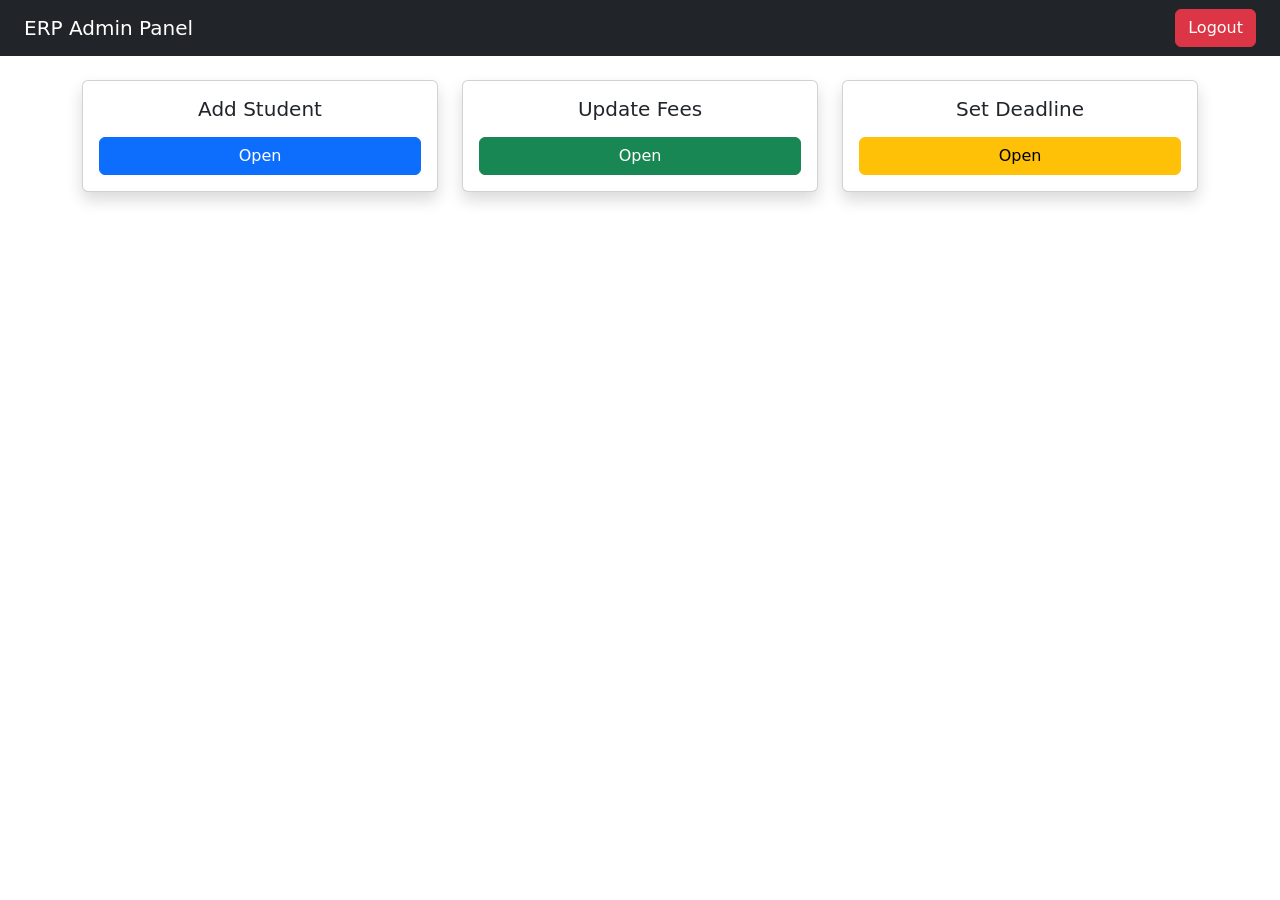
==== admin.html @ 1c3b28e7 "first commit" ====
<!DOCTYPE html>
<html lang="en">

<head>
    <meta charset="UTF-8">
    <title>Admin Dashboard</title>
    <meta name="viewport" content="width=device-width, initial-scale=1.0">

    <!-- Bootstrap -->
    <link href="https://cdn.jsdelivr.net/npm/bootstrap@5.3.0/dist/css/bootstrap.min.css" rel="stylesheet">

    <link rel="stylesheet" href="assets/css/style.css">
</head>

<body>

    <!-- 🔷 Navbar -->
    <nav class="navbar navbar-dark bg-dark px-4">
        <span class="navbar-brand">ERP Admin Panel</span>
        <button class="btn btn-danger" onclick="logout()">Logout</button>
    </nav>

    <div class="container mt-4">

        <!-- 🔷 Dashboard Cards -->
        <div class="row g-4">

            <div class="col-md-4">
                <div class="card text-center p-3 shadow">
                    <h5>Add Student</h5>
                    <button class="btn btn-primary mt-2" onclick="showSection('addStudent')">Open</button>
                </div>
            </div>

            <div class="col-md-4">
                <div class="card text-center p-3 shadow">
                    <h5>Update Fees</h5>
                    <button class="btn btn-success mt-2" onclick="showSection('updateFees')">Open</button>
                </div>
            </div>

            <div class="col-md-4">
                <div class="card text-center p-3 shadow">
                    <h5>Set Deadline</h5>
                    <button class="btn btn-warning mt-2" onclick="showSection('deadline')">Open</button>
                </div>
            </div>

        </div>

        <!-- 🔷 Sections -->

        <!-- Add Student -->
        <div id="addStudent" class="mt-5 d-none">
            <h4>Add Student</h4>
            <input class="form-control mb-2" placeholder="Name">
            <input class="form-control mb-2" placeholder="Phone">
            <input class="form-control mb-2" placeholder="Email">
            <input class="form-control mb-2" placeholder="Course">
            <button class="btn btn-primary">Add</button>
        </div>

        <!-- Update Fees -->
        <div id="updateFees" class="mt-5 d-none">
            <h4>Update Fees</h4>
            <input class="form-control mb-2" placeholder="Student ID">
            <input class="form-control mb-2" placeholder="Amount">
            <button class="btn btn-success">Update</button>
        </div>

        <!-- Deadline -->
        <div id="deadline" class="mt-5 d-none">
            <h4>Set Deadline</h4>
            <input type="date" class="form-control mb-2">
            <button class="btn btn-warning">Set</button>
        </div>

    </div>

    <!-- JS -->
    <script>
        function logout() {
            window.location.href = "index.html";
        }

        function showSection(sectionId) {
            document.getElementById("addStudent").classList.add("d-none");
            document.getElementById("updateFees").classList.add("d-none");
            document.getElementById("deadline").classList.add("d-none");

            document.getElementById(sectionId).classList.remove("d-none");
        }
    </script>

</body>

</html>
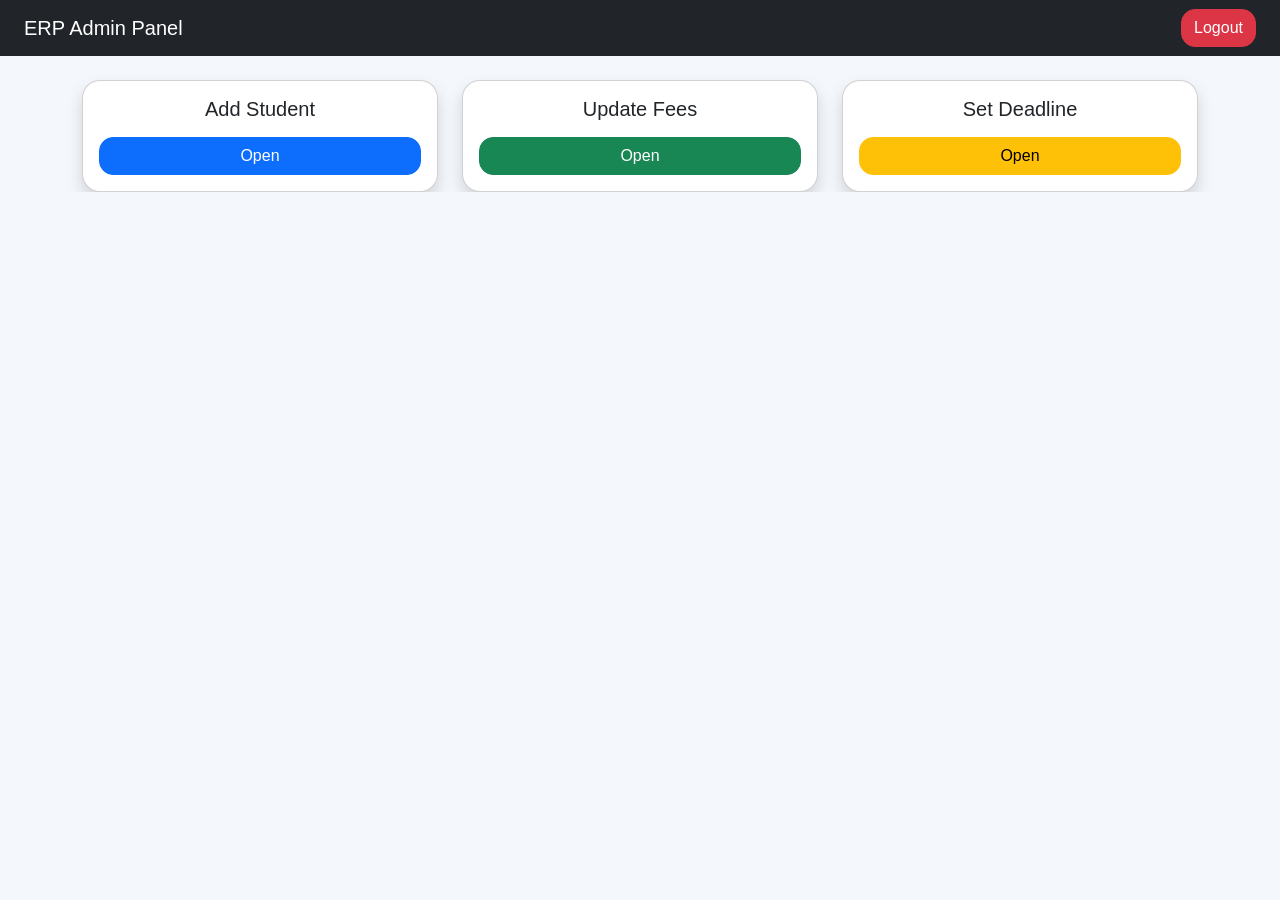
==== commit fc674efd: "Same change in attendence and student-dashbord" ====
--- a/admin.html
+++ b/admin.html
@@ -9,7 +9,7 @@
     <!-- Bootstrap -->
     <link href="https://cdn.jsdelivr.net/npm/bootstrap@5.3.0/dist/css/bootstrap.min.css" rel="stylesheet">
 
-    <link rel="stylesheet" href="assets/css/style.css">
+    <link rel="stylesheet" href="css/style.css">
 </head>
 
 <body>
--- a/css/style.css
+++ b/css/style.css
@@ -0,0 +1,1492 @@
+:root {
+    --sidebar-bg: #182544;
+    --content-bg: #f4f7fb;
+    --panel-bg: #ffffff;
+    --primary: #4f7cff;
+    --primary-dark: #355fdb;
+    --success: #17b26a;
+    --warning: #f59e0b;
+    --danger: #ef4444;
+    --text-main: #182233;
+    --text-muted: #6b7280;
+    --border-soft: #e6ebf4;
+    --shadow-soft: 0 14px 40px rgba(24, 37, 68, 0.08);
+    --shadow-strong: 0 24px 64px rgba(15, 23, 42, 0.16);
+    --radius-xl: 24px;
+    --radius-lg: 18px;
+    --ease-smooth: cubic-bezier(0.22, 1, 0.36, 1);
+}
+
+* {
+    box-sizing: border-box;
+}
+
+html {
+    max-width: 100%;
+    overflow-x: hidden;
+}
+
+body {
+    margin: 0;
+    font-family: "Segoe UI", Tahoma, Geneva, Verdana, sans-serif;
+    background: var(--content-bg);
+    color: var(--text-main);
+    text-rendering: optimizeLegibility;
+    max-width: 100%;
+    overflow-x: hidden;
+}
+
+a {
+    text-decoration: none;
+}
+
+img,
+canvas,
+svg {
+    max-width: 100%;
+}
+
+.auth-body {
+    min-height: 100vh;
+    background:
+        radial-gradient(circle at top left, rgba(79, 124, 255, 0.22), transparent 30%),
+        radial-gradient(circle at bottom right, rgba(16, 185, 129, 0.14), transparent 24%),
+        linear-gradient(135deg, #0f172a 0%, #182544 40%, #edf2ff 100%);
+}
+
+.registration-theme {
+    background:
+        radial-gradient(circle at top left, rgba(14, 165, 233, 0.18), transparent 30%),
+        radial-gradient(circle at bottom right, rgba(245, 158, 11, 0.16), transparent 24%),
+        linear-gradient(135deg, #0f172a 0%, #182544 38%, #edf5ff 100%);
+}
+
+.auth-wrapper,
+.auth-hero {
+    position: relative;
+    overflow: hidden;
+}
+
+.auth-overlay {
+    position: absolute;
+    inset: 0;
+    background:
+        linear-gradient(115deg, rgba(24, 37, 68, 0.2), transparent 45%),
+        linear-gradient(300deg, rgba(255, 255, 255, 0.18), transparent 55%);
+    animation: ambientShift 14s ease-in-out infinite alternate;
+}
+
+.auth-badge,
+.section-kicker {
+    display: inline-flex;
+    align-items: center;
+    gap: 0.5rem;
+    padding: 0.45rem 0.85rem;
+    border-radius: 999px;
+    font-size: 0.78rem;
+    text-transform: uppercase;
+    letter-spacing: 0.08em;
+    font-weight: 700;
+}
+
+.auth-badge {
+    color: #dbe7ff;
+    background: rgba(255, 255, 255, 0.12);
+    border: 1px solid rgba(255, 255, 255, 0.18);
+}
+
+.section-kicker {
+    color: var(--primary);
+    background: rgba(79, 124, 255, 0.1);
+}
+
+.auth-title {
+    color: #ffffff;
+    font-size: clamp(2.4rem, 5vw, 4.2rem);
+    line-height: 1.06;
+    margin: 1.25rem 0 1rem;
+    max-width: 640px;
+}
+
+.auth-copy {
+    color: rgba(255, 255, 255, 0.78);
+    font-size: 1.05rem;
+    max-width: 560px;
+}
+
+.auth-feature-grid,
+.stack-info {
+    display: grid;
+    gap: 1rem;
+    margin-top: 2rem;
+}
+
+.glass-tile,
+.stack-info-item {
+    display: flex;
+    gap: 1rem;
+    align-items: flex-start;
+    padding: 1.1rem 1.15rem;
+    border-radius: var(--radius-lg);
+    background: rgba(255, 255, 255, 0.1);
+    border: 1px solid rgba(255, 255, 255, 0.14);
+    backdrop-filter: blur(8px);
+    color: #ffffff;
+    transition: transform 0.28s var(--ease-smooth), background 0.28s ease, border-color 0.28s ease;
+}
+
+.glass-tile:hover,
+.stack-info-item:hover {
+    transform: translateY(-4px);
+    background: rgba(255, 255, 255, 0.15);
+    border-color: rgba(255, 255, 255, 0.26);
+}
+
+.glass-tile i,
+.stack-info-item i,
+.brand-chip,
+.btn-icon {
+    width: 48px;
+    height: 48px;
+    display: inline-flex;
+    align-items: center;
+    justify-content: center;
+    border-radius: 14px;
+}
+
+.glass-tile i,
+.stack-info-item i {
+    background: rgba(255, 255, 255, 0.14);
+    font-size: 1.2rem;
+}
+
+.glass-tile h3,
+.stack-info-item h3 {
+    font-size: 1rem;
+    margin-bottom: 0.25rem;
+}
+
+.glass-tile p,
+.stack-info-item p {
+    margin: 0;
+    color: rgba(255, 255, 255, 0.78);
+}
+
+.auth-card {
+    border-radius: 28px;
+    background: rgba(255, 255, 255, 0.96);
+    box-shadow: var(--shadow-strong);
+    animation: floatIn 0.72s var(--ease-smooth) both;
+}
+
+.brand-chip {
+    background: linear-gradient(135deg, rgba(79, 124, 255, 0.12), rgba(24, 182, 246, 0.12));
+    color: var(--primary);
+    font-size: 1.35rem;
+}
+
+.btn-icon {
+    background: #f3f6fb;
+    color: var(--text-main);
+    border: 1px solid var(--border-soft);
+    transition: transform 0.22s var(--ease-smooth), box-shadow 0.22s ease, color 0.22s ease;
+}
+
+.btn-icon:hover {
+    color: var(--primary);
+    transform: translateY(-2px);
+    box-shadow: var(--shadow-soft);
+}
+
+.form-control,
+.form-select,
+.btn {
+    border-radius: 14px;
+    transition: transform 0.2s var(--ease-smooth), box-shadow 0.2s ease, border-color 0.2s ease, background 0.2s ease;
+}
+
+.form-control,
+.form-select {
+    min-height: 48px;
+    border-color: #d7dfec;
+}
+
+.form-control:focus,
+.form-select:focus {
+    border-color: rgba(79, 124, 255, 0.55);
+    box-shadow: 0 0 0 0.25rem rgba(79, 124, 255, 0.14);
+}
+
+.primary-action {
+    background: linear-gradient(135deg, var(--primary), var(--primary-dark));
+    border: none;
+    box-shadow: 0 14px 28px rgba(79, 124, 255, 0.24);
+}
+
+.primary-action:hover {
+    transform: translateY(-2px);
+    background: linear-gradient(135deg, #5f89ff, #2f58d9);
+    box-shadow: 0 18px 34px rgba(79, 124, 255, 0.32);
+}
+
+.primary-action:active,
+.btn:active {
+    transform: translateY(0) scale(0.98);
+}
+
+.demo-login {
+    display: flex;
+    justify-content: space-between;
+    align-items: center;
+    gap: 1rem;
+    padding: 1rem 1.1rem;
+    border-radius: 16px;
+    background: #f8faff;
+    border: 1px solid var(--border-soft);
+    transition: transform 0.26s var(--ease-smooth), box-shadow 0.26s ease, border-color 0.26s ease;
+}
+
+.demo-login:hover {
+    transform: translateY(-3px);
+    border-color: rgba(79, 124, 255, 0.22);
+    box-shadow: var(--shadow-soft);
+}
+
+.erp-shell {
+    display: flex;
+    min-height: 100vh;
+}
+
+.sidebar {
+    width: 280px;
+    background:
+        linear-gradient(180deg, rgba(255, 255, 255, 0.03), transparent 32%),
+        var(--sidebar-bg);
+    color: #f8fbff;
+    position: fixed;
+    inset: 0 auto 0 0;
+    z-index: 1030;
+    padding: 1.5rem 1.1rem;
+    display: flex;
+    flex-direction: column;
+    gap: 1.5rem;
+    box-shadow: 16px 0 34px rgba(24, 37, 68, 0.12);
+    animation: slideInLeft 0.58s var(--ease-smooth) both;
+}
+
+.sidebar-brand {
+    display: flex;
+    gap: 0.9rem;
+    align-items: center;
+    padding: 0.7rem;
+}
+
+.sidebar-brand-icon {
+    width: 48px;
+    height: 48px;
+    display: inline-flex;
+    align-items: center;
+    justify-content: center;
+    border-radius: 16px;
+    background: linear-gradient(135deg, rgba(79, 124, 255, 0.35), rgba(14, 165, 233, 0.24));
+    font-size: 1.2rem;
+    transition: transform 0.28s var(--ease-smooth), box-shadow 0.28s ease;
+}
+
+.sidebar-brand:hover .sidebar-brand-icon {
+    transform: rotate(-6deg) scale(1.04);
+    box-shadow: 0 12px 24px rgba(79, 124, 255, 0.22);
+}
+
+.sidebar-brand h2 {
+    font-size: 1.05rem;
+    margin: 0;
+}
+
+.sidebar-brand p {
+    margin: 0;
+    color: rgba(255, 255, 255, 0.6);
+    font-size: 0.85rem;
+}
+
+.sidebar-nav {
+    display: grid;
+    gap: 0.35rem;
+}
+
+.sidebar-link {
+    display: flex;
+    align-items: center;
+    gap: 0.9rem;
+    padding: 0.95rem 1rem;
+    border-radius: 16px;
+    color: rgba(255, 255, 255, 0.74);
+    position: relative;
+    overflow: hidden;
+    transition: transform 0.24s var(--ease-smooth), background 0.24s ease, color 0.24s ease;
+}
+
+.sidebar-link::before {
+    content: "";
+    position: absolute;
+    inset: 10px auto 10px 0;
+    width: 3px;
+    border-radius: 999px;
+    background: #8fb2ff;
+    opacity: 0;
+    transform: scaleY(0.35);
+    transition: opacity 0.24s ease, transform 0.24s var(--ease-smooth);
+}
+
+.sidebar-link:hover,
+.sidebar-link.active {
+    color: #ffffff;
+    background: rgba(255, 255, 255, 0.1);
+    transform: translateX(4px);
+}
+
+.sidebar-link:hover::before,
+.sidebar-link.active::before {
+    opacity: 1;
+    transform: scaleY(1);
+}
+
+.sidebar-footer {
+    margin-top: auto;
+    padding: 1rem;
+    border-radius: 18px;
+    background: rgba(255, 255, 255, 0.08);
+}
+
+.erp-main {
+    margin-left: 280px;
+    width: calc(100% - 280px);
+    min-height: 100vh;
+}
+
+.topbar {
+    position: sticky;
+    top: 0;
+    z-index: 1020;
+    background: rgba(244, 247, 251, 0.92);
+    backdrop-filter: blur(8px);
+    border-bottom: 1px solid rgba(230, 235, 244, 0.9);
+    animation: dropIn 0.5s var(--ease-smooth) both;
+}
+
+.topbar-inner {
+    display: flex;
+    align-items: center;
+    justify-content: space-between;
+    gap: 1rem;
+    padding: 1.15rem 2rem;
+}
+
+.topbar h1,
+.panel-header h2 {
+    margin: 0;
+}
+
+.topbar p {
+    margin: 0;
+    color: var(--text-muted);
+}
+
+.topbar-user {
+    display: flex;
+    align-items: center;
+    gap: 0.85rem;
+    padding: 0.55rem 0.85rem;
+    border-radius: 16px;
+    background: #ffffff;
+    border: 1px solid var(--border-soft);
+    box-shadow: var(--shadow-soft);
+    transition: transform 0.24s var(--ease-smooth), box-shadow 0.24s ease;
+}
+
+.topbar-user:hover {
+    transform: translateY(-2px);
+    box-shadow: 0 18px 42px rgba(24, 37, 68, 0.12);
+}
+
+.topbar-user img {
+    width: 42px;
+    height: 42px;
+    object-fit: cover;
+    border-radius: 14px;
+}
+
+.content-area {
+    padding: 2rem;
+    animation: fadeUp 0.62s var(--ease-smooth) both;
+}
+
+.page-head,
+.panel-header,
+.panel-toolbar {
+    display: flex;
+    align-items: center;
+    justify-content: space-between;
+    gap: 1rem;
+}
+
+.page-head {
+    align-items: flex-start;
+    margin-bottom: 1.75rem;
+}
+
+.with-action {
+    align-items: end;
+}
+
+.page-title {
+    font-size: 1.9rem;
+    margin: 0.45rem 0 0.4rem;
+}
+
+.metric-card,
+.panel-card {
+    border-radius: var(--radius-xl);
+    background: var(--panel-bg);
+    box-shadow: var(--shadow-soft);
+    border: 1px solid rgba(230, 235, 244, 0.8);
+    transition: transform 0.28s var(--ease-smooth), box-shadow 0.28s ease, border-color 0.28s ease;
+}
+
+.metric-card:hover,
+.panel-card:hover,
+.card:hover {
+    transform: translateY(-5px);
+    border-color: rgba(79, 124, 255, 0.18);
+    box-shadow: 0 22px 54px rgba(24, 37, 68, 0.13);
+}
+
+.metric-card {
+    padding: 1.5rem;
+    display: flex;
+    align-items: center;
+    justify-content: space-between;
+    gap: 1rem;
+    min-height: 150px;
+    position: relative;
+    overflow: hidden;
+    animation: fadeUp 0.58s var(--ease-smooth) both;
+}
+
+.metric-card::after {
+    content: "";
+    position: absolute;
+    right: -24px;
+    bottom: -24px;
+    width: 110px;
+    height: 110px;
+    border-radius: 50%;
+    opacity: 0.18;
+    transition: transform 0.35s var(--ease-smooth), opacity 0.35s ease;
+}
+
+.metric-card:hover::after {
+    transform: scale(1.18) translate(-4px, -4px);
+    opacity: 0.24;
+}
+
+.metric-card.primary::after {
+    background: var(--primary);
+}
+
+.metric-card.success::after {
+    background: var(--success);
+}
+
+.metric-card.warning::after {
+    background: var(--warning);
+}
+
+.metric-card span {
+    display: block;
+    color: var(--text-muted);
+    font-weight: 600;
+}
+
+.metric-card h3 {
+    font-size: 2rem;
+    margin: 0.45rem 0;
+}
+
+.metric-card small,
+.panel-header p {
+    color: var(--text-muted);
+}
+
+.metric-card i {
+    font-size: 2rem;
+    width: 64px;
+    height: 64px;
+    display: inline-flex;
+    align-items: center;
+    justify-content: center;
+    border-radius: 18px;
+    background: #f8faff;
+    transition: transform 0.32s var(--ease-smooth), color 0.32s ease;
+}
+
+.metric-card:hover i {
+    color: var(--primary);
+    transform: translateY(-3px) rotate(-4deg);
+}
+
+.panel-card {
+    padding: 1.35rem;
+    animation: fadeUp 0.64s var(--ease-smooth) both;
+}
+
+.panel-header,
+.panel-toolbar {
+    margin-bottom: 1rem;
+}
+
+.search-box {
+    position: relative;
+    max-width: 360px;
+    width: 100%;
+}
+
+.search-box i {
+    position: absolute;
+    left: 14px;
+    top: 50%;
+    transform: translateY(-50%);
+    color: var(--text-muted);
+}
+
+.search-box input {
+    padding-left: 2.4rem;
+}
+
+.search-box:focus-within i {
+    color: var(--primary);
+}
+
+.custom-table thead th {
+    border-bottom-width: 1px;
+    border-color: var(--border-soft);
+    color: var(--text-muted);
+    font-size: 0.82rem;
+    text-transform: uppercase;
+    letter-spacing: 0.05em;
+    font-weight: 700;
+    white-space: nowrap;
+}
+
+.custom-table tbody td {
+    padding-top: 1rem;
+    padding-bottom: 1rem;
+    border-color: #eef2f8;
+    vertical-align: middle;
+}
+
+.table-responsive {
+    -webkit-overflow-scrolling: touch;
+}
+
+.custom-table tbody tr {
+    transition: background 0.2s ease, transform 0.2s var(--ease-smooth);
+}
+
+.custom-table tbody tr:hover {
+    background: #f8faff;
+    transform: translateX(3px);
+}
+
+.status-badge {
+    display: inline-flex;
+    padding: 0.45rem 0.8rem;
+    border-radius: 999px;
+    font-size: 0.78rem;
+    font-weight: 700;
+    transition: transform 0.22s var(--ease-smooth);
+}
+
+.status-badge:hover {
+    transform: translateY(-1px);
+}
+
+.status-active,
+.status-paid,
+.status-present {
+    background: rgba(23, 178, 106, 0.12);
+    color: #0f9f5c;
+}
+
+.status-pending,
+.status-partial {
+    background: rgba(245, 158, 11, 0.12);
+    color: #c68000;
+}
+
+.status-completed {
+    background: rgba(79, 124, 255, 0.12);
+    color: var(--primary-dark);
+}
+
+.status-absent {
+    background: rgba(239, 68, 68, 0.12);
+    color: #d63636;
+}
+
+.table-action-group,
+.attendance-actions {
+    display: flex;
+    gap: 0.5rem;
+}
+
+.table-action-group {
+    justify-content: flex-end;
+}
+
+.table-action-btn {
+    width: 38px;
+    height: 38px;
+    border-radius: 12px;
+    display: inline-flex;
+    align-items: center;
+    justify-content: center;
+    border: 1px solid var(--border-soft);
+    background: #ffffff;
+    color: var(--text-main);
+    transition: transform 0.22s var(--ease-smooth), box-shadow 0.22s ease, color 0.22s ease, border-color 0.22s ease;
+}
+
+.table-action-btn:hover {
+    transform: translateY(-2px);
+    box-shadow: var(--shadow-soft);
+    color: var(--primary);
+    border-color: rgba(79, 124, 255, 0.24);
+}
+
+.course-card {
+    height: 100%;
+    position: relative;
+    overflow: hidden;
+}
+
+.course-card::before {
+    content: "";
+    position: absolute;
+    inset: auto -35px -35px auto;
+    width: 120px;
+    height: 120px;
+    border-radius: 50%;
+    background: rgba(79, 124, 255, 0.08);
+    transition: transform 0.35s var(--ease-smooth), opacity 0.35s ease;
+}
+
+.course-card:hover::before {
+    transform: scale(1.25);
+    opacity: 0.9;
+}
+
+.course-price {
+    font-size: 1.8rem;
+    font-weight: 700;
+}
+
+.meta-chip-group {
+    display: flex;
+    flex-wrap: wrap;
+    gap: 0.5rem;
+    margin: 1rem 0 1.25rem;
+}
+
+.meta-chip {
+    display: inline-flex;
+    gap: 0.4rem;
+    align-items: center;
+    padding: 0.5rem 0.75rem;
+    border-radius: 999px;
+    background: #f5f8ff;
+    color: var(--text-main);
+    font-weight: 600;
+    font-size: 0.82rem;
+    transition: transform 0.2s var(--ease-smooth), background 0.2s ease;
+}
+
+.meta-chip:hover {
+    transform: translateY(-2px);
+    background: #eef4ff;
+}
+
+.insight-list,
+.attendance-summary {
+    display: grid;
+    gap: 1rem;
+}
+
+.insight-item,
+.attendance-summary-card {
+    padding: 1rem 1.1rem;
+    border-radius: 18px;
+    background: #f8faff;
+    border: 1px solid var(--border-soft);
+    transition: transform 0.24s var(--ease-smooth), background 0.24s ease, border-color 0.24s ease;
+}
+
+.insight-item:hover,
+.attendance-summary-card:hover {
+    transform: translateY(-3px);
+    background: #ffffff;
+    border-color: rgba(79, 124, 255, 0.2);
+}
+
+.insight-item h3,
+.attendance-summary-card h3 {
+    margin: 0;
+    font-size: 1.45rem;
+}
+
+.insight-item p,
+.attendance-summary-card p {
+    margin: 0.35rem 0 0;
+    color: var(--text-muted);
+}
+
+.attendance-summary {
+    grid-template-columns: repeat(4, minmax(0, 1fr));
+    margin-bottom: 1.25rem;
+}
+
+.attendance-submit-bar {
+    display: flex;
+    justify-content: space-between;
+    align-items: center;
+    gap: 1rem;
+    padding: 1rem 1.1rem;
+    margin-bottom: 1rem;
+    border-radius: 18px;
+    background: #f8faff;
+    border: 1px solid var(--border-soft);
+}
+
+.student-attendance-summary {
+    padding: 1.2rem 1.2rem 0;
+}
+
+.date-filter {
+    min-width: 220px;
+}
+
+.profile-card {
+    display: flex;
+    flex-direction: column;
+    align-items: center;
+    text-align: center;
+    height: 100%;
+}
+
+.profile-avatar {
+    width: 120px;
+    height: 120px;
+    border-radius: 28px;
+    object-fit: cover;
+    margin-bottom: 1rem;
+    box-shadow: var(--shadow-soft);
+}
+
+.empty-state {
+    padding: 2rem;
+    text-align: center;
+    color: var(--text-muted);
+}
+
+.empty-state i {
+    display: block;
+    font-size: 2rem;
+    margin-bottom: 0.5rem;
+    color: var(--primary);
+}
+
+.student-detail-body {
+    min-height: 100vh;
+    background: #eef0f3;
+    color: #202532;
+}
+
+.student-topbar {
+    min-height: 58px;
+    display: flex;
+    align-items: center;
+    justify-content: space-between;
+    gap: 1rem;
+    padding: 0.75rem 1.5rem;
+    background: #252938;
+    color: #fff;
+    box-shadow: 0 2px 8px rgba(19, 23, 34, 0.18);
+    animation: dropIn 0.5s var(--ease-smooth) both;
+}
+
+.student-topbar-title {
+    display: block;
+    font-size: 1.05rem;
+    font-weight: 700;
+}
+
+.student-topbar small {
+    display: block;
+    color: rgba(255, 255, 255, 0.68);
+}
+
+.student-detail-layout {
+    display: grid;
+    grid-template-columns: 410px minmax(0, 1fr);
+    gap: 0;
+    min-height: calc(100vh - 58px);
+}
+
+.student-summary-card {
+    margin: 0.75rem 0 0.75rem 1.1rem;
+    padding: 1.25rem 1.55rem 2rem;
+    background: #fff;
+    border: 1px solid #d8dce2;
+    box-shadow: 0 1px 3px rgba(19, 23, 34, 0.14);
+    animation: slideInLeft 0.6s var(--ease-smooth) both;
+}
+
+.student-avatar {
+    width: 126px;
+    height: 126px;
+    margin: 0 auto 0.75rem;
+    display: grid;
+    place-items: center;
+    border-radius: 50%;
+    background: linear-gradient(145deg, #f7f7f8, #e5e7eb);
+    border: 5px solid #d8dce5;
+    color: #777;
+    transition: transform 0.32s var(--ease-smooth), box-shadow 0.32s ease;
+}
+
+.student-summary-card:hover .student-avatar {
+    transform: translateY(-3px) scale(1.03);
+    box-shadow: 0 16px 34px rgba(19, 23, 34, 0.14);
+}
+
+.student-avatar i {
+    font-size: 4.25rem;
+}
+
+.student-summary-card h1 {
+    margin: 0 0 0.8rem;
+    font-size: 1.7rem;
+    font-weight: 500;
+    text-align: center;
+}
+
+.student-summary-list {
+    margin: 0;
+}
+
+.student-summary-list div {
+    display: grid;
+    grid-template-columns: 150px minmax(0, 1fr);
+    gap: 1rem;
+    align-items: center;
+    min-height: 50px;
+    border-top: 1px solid #d8dce2;
+}
+
+.student-summary-list div:last-child {
+    border-bottom: 1px solid #d8dce2;
+}
+
+.student-summary-list dt {
+    font-weight: 700;
+}
+
+.student-summary-list dd {
+    margin: 0;
+    color: #009fe3;
+    text-align: right;
+    overflow-wrap: anywhere;
+}
+
+.student-detail-panel {
+    margin-top: 0.75rem;
+    background: #fff;
+    border-left: 1px solid #d8dce2;
+    overflow-x: hidden;
+    animation: fadeUp 0.64s var(--ease-smooth) both;
+}
+
+.student-tabs {
+    min-height: 50px;
+    padding-left: 0.75rem;
+    border-bottom: 1px solid #eef0f3;
+    flex-wrap: nowrap;
+    overflow-x: auto;
+    overflow-y: hidden;
+    scrollbar-width: thin;
+}
+
+.student-tabs .nav-link {
+    flex: 0 0 auto;
+    min-width: 88px;
+    height: 50px;
+    border: 0;
+    border-radius: 0;
+    color: #202532;
+    background: transparent;
+    font-weight: 500;
+    position: relative;
+    transition: color 0.22s ease, background 0.22s ease;
+}
+
+.student-tabs .nav-link.active {
+    color: #202532;
+    border-bottom: 2px solid #f5a623;
+}
+
+.student-tabs .nav-link:hover {
+    background: #fafbfc;
+    color: var(--primary-dark);
+}
+
+.student-section {
+    border-bottom: 1px solid #e5e8ed;
+    background: #fff;
+    animation: fadeUp 0.52s var(--ease-smooth) both;
+}
+
+.student-section h2 {
+    margin: 0;
+    padding: 0.75rem 1.2rem;
+    background: #f5f6f8;
+    border-bottom: 1px solid #d8dce2;
+    font-size: 1.15rem;
+    font-weight: 700;
+    color: #000;
+}
+
+.student-info-grid {
+    display: grid;
+    grid-template-columns: minmax(180px, 42%) minmax(220px, 58%);
+    padding: 0.75rem 1.2rem 2.6rem;
+}
+
+.student-info-grid span,
+.student-info-grid strong {
+    min-height: 37px;
+    display: flex;
+    align-items: center;
+    border-bottom: 1px solid #f0f2f5;
+    font-size: 1rem;
+    font-weight: 400;
+}
+
+.student-info-grid strong {
+    font-weight: 500;
+}
+
+.student-info-grid.two-column {
+    grid-template-columns: minmax(180px, 34%) minmax(220px, 66%);
+    padding-bottom: 1.6rem;
+}
+
+.guardian-content {
+    display: grid;
+    grid-template-columns: minmax(0, 1fr) 220px;
+    gap: 1.5rem;
+    align-items: center;
+    padding-right: 2rem;
+}
+
+.guardian-content .student-info-grid {
+    padding-right: 0;
+}
+
+.guardian-photo {
+    width: 128px;
+    height: 128px;
+    justify-self: center;
+    display: grid;
+    place-items: center;
+    align-content: center;
+    border-radius: 50%;
+    border: 5px solid #d8dce5;
+    background: linear-gradient(145deg, #f9fafb, #eceff3);
+    color: #a0a4aa;
+    text-align: center;
+    text-transform: uppercase;
+    font-size: 0.72rem;
+    font-weight: 700;
+    transition: transform 0.28s var(--ease-smooth), border-color 0.28s ease;
+}
+
+.guardian-photo:hover {
+    transform: translateY(-3px);
+    border-color: #c8d8f4;
+}
+
+.guardian-photo i {
+    font-size: 2rem;
+}
+
+.student-timeline {
+    display: grid;
+    gap: 0.75rem;
+    padding: 1.2rem;
+}
+
+.student-timeline div {
+    display: flex;
+    justify-content: space-between;
+    gap: 1rem;
+    padding: 0.9rem 1rem;
+    border: 1px solid #e5e8ed;
+    background: #fbfcfe;
+    transition: transform 0.24s var(--ease-smooth), border-color 0.24s ease, background 0.24s ease;
+}
+
+.student-timeline div:hover {
+    transform: translateX(4px);
+    border-color: rgba(79, 124, 255, 0.22);
+    background: #ffffff;
+}
+
+.student-timeline span {
+    color: #697386;
+}
+
+.modal-content {
+    border-radius: 24px;
+    box-shadow: var(--shadow-strong);
+    animation: scaleIn 0.28s var(--ease-smooth) both;
+}
+
+.modal-header,
+.modal-footer {
+    border-color: var(--border-soft);
+}
+
+.auth-badge,
+.section-kicker,
+.auth-title,
+.auth-copy,
+.auth-feature-grid {
+    animation: fadeUp 0.7s var(--ease-smooth) both;
+}
+
+.auth-title {
+    animation-delay: 0.08s;
+}
+
+.auth-copy {
+    animation-delay: 0.16s;
+}
+
+.auth-feature-grid {
+    animation-delay: 0.24s;
+}
+
+.metric-card:nth-child(1),
+.row > *:nth-child(1) .metric-card,
+.row > *:nth-child(1) .panel-card {
+    animation-delay: 0.04s;
+}
+
+.metric-card:nth-child(2),
+.row > *:nth-child(2) .metric-card,
+.row > *:nth-child(2) .panel-card {
+    animation-delay: 0.1s;
+}
+
+.metric-card:nth-child(3),
+.row > *:nth-child(3) .metric-card,
+.row > *:nth-child(3) .panel-card {
+    animation-delay: 0.16s;
+}
+
+.card {
+    border-radius: var(--radius-lg);
+    transition: transform 0.28s var(--ease-smooth), box-shadow 0.28s ease, border-color 0.28s ease;
+}
+
+@keyframes fadeUp {
+    from {
+        opacity: 0;
+        transform: translateY(16px);
+    }
+    to {
+        opacity: 1;
+        transform: translateY(0);
+    }
+}
+
+@keyframes floatIn {
+    from {
+        opacity: 0;
+        transform: translateY(20px) scale(0.98);
+    }
+    to {
+        opacity: 1;
+        transform: translateY(0) scale(1);
+    }
+}
+
+@keyframes slideInLeft {
+    from {
+        opacity: 0;
+        transform: translateX(-18px);
+    }
+    to {
+        opacity: 1;
+        transform: translateX(0);
+    }
+}
+
+@keyframes dropIn {
+    from {
+        opacity: 0;
+        transform: translateY(-10px);
+    }
+    to {
+        opacity: 1;
+        transform: translateY(0);
+    }
+}
+
+@keyframes scaleIn {
+    from {
+        opacity: 0;
+        transform: scale(0.98);
+    }
+    to {
+        opacity: 1;
+        transform: scale(1);
+    }
+}
+
+@keyframes ambientShift {
+    from {
+        opacity: 0.76;
+        transform: scale(1);
+    }
+    to {
+        opacity: 1;
+        transform: scale(1.04);
+    }
+}
+
+@media (prefers-reduced-motion: reduce) {
+    *,
+    *::before,
+    *::after {
+        animation-duration: 0.01ms !important;
+        animation-iteration-count: 1 !important;
+        scroll-behavior: auto !important;
+        transition-duration: 0.01ms !important;
+    }
+}
+
+@media (max-width: 991px) {
+    .sidebar {
+        position: static;
+        width: 100%;
+        border-radius: 0 0 24px 24px;
+        padding: 1rem;
+        gap: 1rem;
+    }
+
+    .erp-shell {
+        flex-direction: column;
+    }
+
+    .erp-main {
+        width: 100%;
+        margin-left: 0;
+    }
+
+    .topbar-inner,
+    .content-area {
+        padding-left: 1.25rem;
+        padding-right: 1.25rem;
+    }
+
+    .sidebar-nav {
+        grid-template-columns: repeat(auto-fit, minmax(145px, 1fr));
+    }
+
+    .sidebar-link {
+        padding: 0.85rem 0.9rem;
+    }
+
+    .sidebar-footer {
+        display: none;
+    }
+
+    .attendance-summary {
+        grid-template-columns: repeat(2, minmax(0, 1fr));
+    }
+
+    .student-detail-layout {
+        grid-template-columns: 1fr;
+    }
+
+    .student-summary-card {
+        margin: 1rem;
+    }
+
+    .student-detail-panel {
+        margin: 0 1rem 1rem;
+        border-left: 0;
+    }
+}
+
+@media (max-width: 767px) {
+    .auth-body,
+    .registration-theme {
+        min-height: 100vh;
+    }
+
+    .auth-title {
+        font-size: 2.15rem;
+        line-height: 1.12;
+    }
+
+    .auth-copy {
+        font-size: 0.98rem;
+    }
+
+    .auth-card {
+        border-radius: 20px;
+    }
+
+    .glass-tile,
+    .stack-info-item {
+        padding: 0.95rem;
+    }
+
+    .brand-chip,
+    .glass-tile i,
+    .stack-info-item i,
+    .btn-icon {
+        width: 42px;
+        height: 42px;
+        border-radius: 12px;
+        flex: 0 0 42px;
+    }
+
+    .content-area {
+        padding: 1rem;
+    }
+
+    .page-title {
+        font-size: 1.5rem;
+    }
+
+    .topbar-inner,
+    .page-head,
+    .panel-header,
+    .panel-toolbar {
+        flex-direction: column;
+        align-items: flex-start;
+    }
+
+    .topbar-user,
+    .page-head .btn,
+    .with-action > .btn {
+        width: 100%;
+    }
+
+    .panel-card,
+    .metric-card {
+        border-radius: 18px;
+        padding: 1rem;
+    }
+
+    .metric-card {
+        min-height: 130px;
+    }
+
+    .metric-card h3 {
+        font-size: 1.65rem;
+    }
+
+    .metric-card i {
+        width: 54px;
+        height: 54px;
+        font-size: 1.6rem;
+    }
+
+    .demo-login,
+    .attendance-submit-bar,
+    .attendance-actions,
+    .table-action-group {
+        flex-wrap: wrap;
+    }
+
+    .attendance-submit-bar {
+        align-items: stretch;
+    }
+
+    .attendance-submit-bar .btn {
+        width: 100%;
+    }
+
+    .attendance-actions .btn {
+        flex: 1 1 92px;
+    }
+
+    .custom-table {
+        min-width: 640px;
+    }
+
+    .attendance-summary {
+        grid-template-columns: 1fr;
+    }
+
+    .date-filter,
+    .search-box {
+        max-width: 100%;
+        width: 100%;
+    }
+
+    .student-topbar,
+    .student-timeline div {
+        flex-direction: column;
+        align-items: flex-start;
+    }
+
+    .student-topbar {
+        padding: 0.9rem 1rem;
+    }
+
+    .student-detail-panel,
+    .student-summary-card {
+        margin-left: 0.75rem;
+        margin-right: 0.75rem;
+    }
+
+    .student-summary-card {
+        padding: 1rem;
+    }
+
+    .student-avatar {
+        width: 104px;
+        height: 104px;
+    }
+
+    .student-avatar i {
+        font-size: 3.4rem;
+    }
+
+    .student-summary-list div,
+    .student-info-grid,
+    .student-info-grid.two-column,
+    .guardian-content {
+        grid-template-columns: 1fr;
+    }
+
+    .student-summary-list dd {
+        text-align: left;
+    }
+
+    .student-info-grid {
+        padding-bottom: 1.2rem;
+    }
+
+    .student-info-grid span {
+        min-height: auto;
+        padding-top: 0.85rem;
+        border-bottom: 0;
+        color: #697386;
+    }
+
+    .student-info-grid strong {
+        min-height: auto;
+        padding-bottom: 0.85rem;
+    }
+
+    .guardian-content {
+        padding-right: 0;
+    }
+}
+
+@media (max-width: 575px) {
+    .container,
+    .container-fluid {
+        padding-left: 1rem;
+        padding-right: 1rem;
+    }
+
+    .auth-feature-grid,
+    .stack-info {
+        margin-top: 1.25rem;
+    }
+
+    .auth-title {
+        font-size: 1.9rem;
+    }
+
+    .section-kicker,
+    .auth-badge {
+        max-width: 100%;
+        white-space: normal;
+    }
+
+    .sidebar-brand {
+        padding: 0.35rem;
+    }
+
+    .sidebar-nav {
+        grid-template-columns: 1fr 1fr;
+        gap: 0.45rem;
+    }
+
+    .sidebar-link {
+        gap: 0.55rem;
+        padding: 0.75rem;
+        border-radius: 14px;
+        font-size: 0.9rem;
+    }
+
+    .topbar-inner {
+        padding: 1rem;
+    }
+
+    .topbar h1 {
+        font-size: 1.35rem;
+    }
+
+    .topbar-user {
+        box-shadow: none;
+    }
+
+    .demo-login {
+        align-items: flex-start;
+    }
+
+    .demo-login .btn {
+        flex: 1 1 92px;
+    }
+
+    .modal-dialog {
+        margin: 0.75rem;
+    }
+
+    .modal-content {
+        border-radius: 18px;
+    }
+
+    .student-tabs {
+        padding-left: 0;
+    }
+
+    .student-tabs .nav-link {
+        min-width: 96px;
+        padding-left: 0.85rem;
+        padding-right: 0.85rem;
+    }
+
+    .student-attendance-summary {
+        padding: 1rem 1rem 0;
+    }
+}
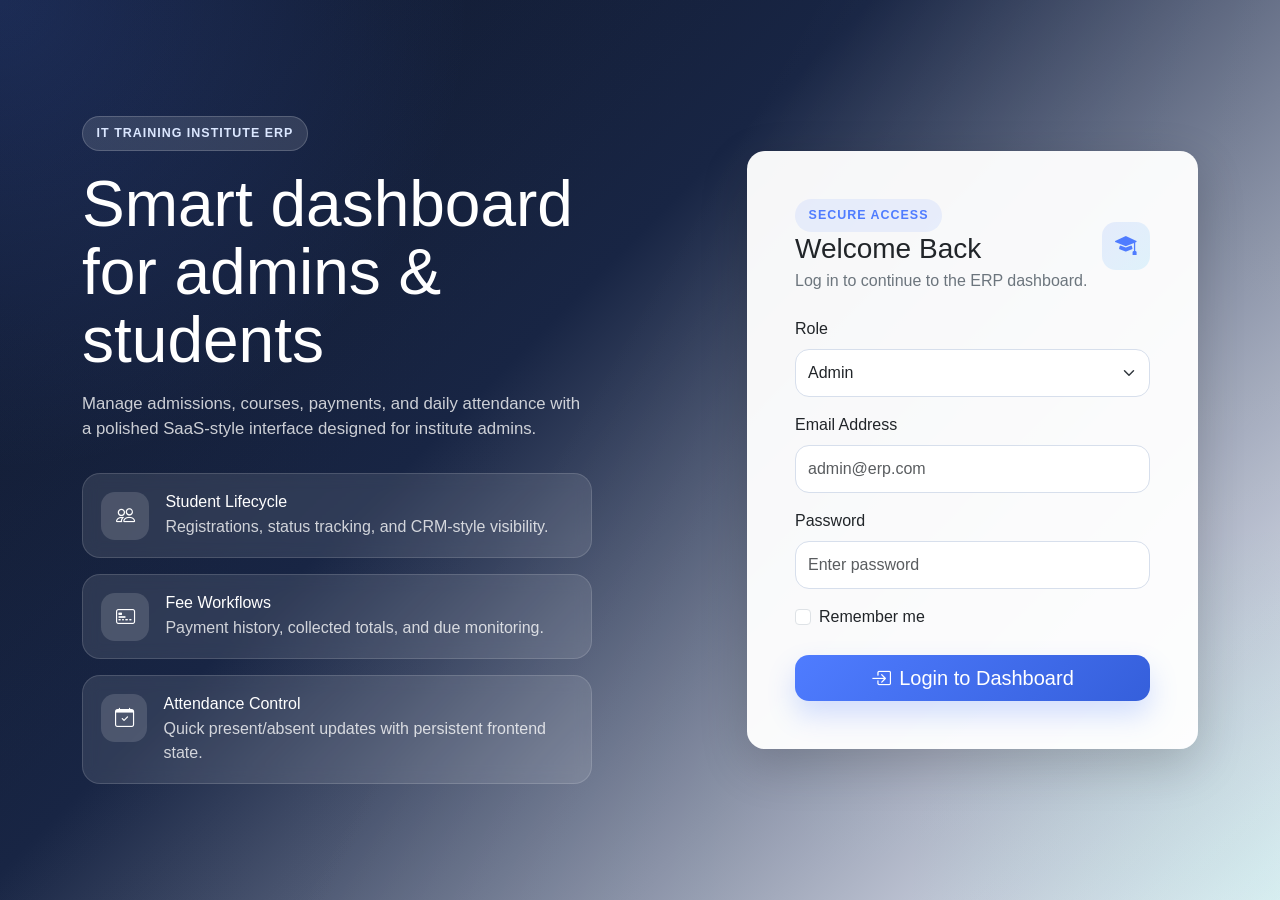
==== commit 172d21ee: "Update the function and same UI" ====
--- a/admin.html
+++ b/admin.html
@@ -79,8 +79,29 @@
 
     <!-- JS -->
     <script>
+        if (!hasActiveSession()) {
+            redirectToLogin();
+        }
+
+        window.addEventListener("pageshow", () => {
+            if (!hasActiveSession()) {
+                redirectToLogin();
+            }
+        });
+
         function logout() {
-            window.location.href = "index.html";
+            localStorage.removeItem("erp_token");
+            localStorage.removeItem("erp_session");
+            redirectToLogin();
+        }
+
+        function hasActiveSession() {
+            const session = JSON.parse(localStorage.getItem("erp_session") || "{}");
+            return Boolean(localStorage.getItem("erp_token") && Object.keys(session).length);
+        }
+
+        function redirectToLogin() {
+            window.location.replace("index.html");
         }
 
         function showSection(sectionId) {
